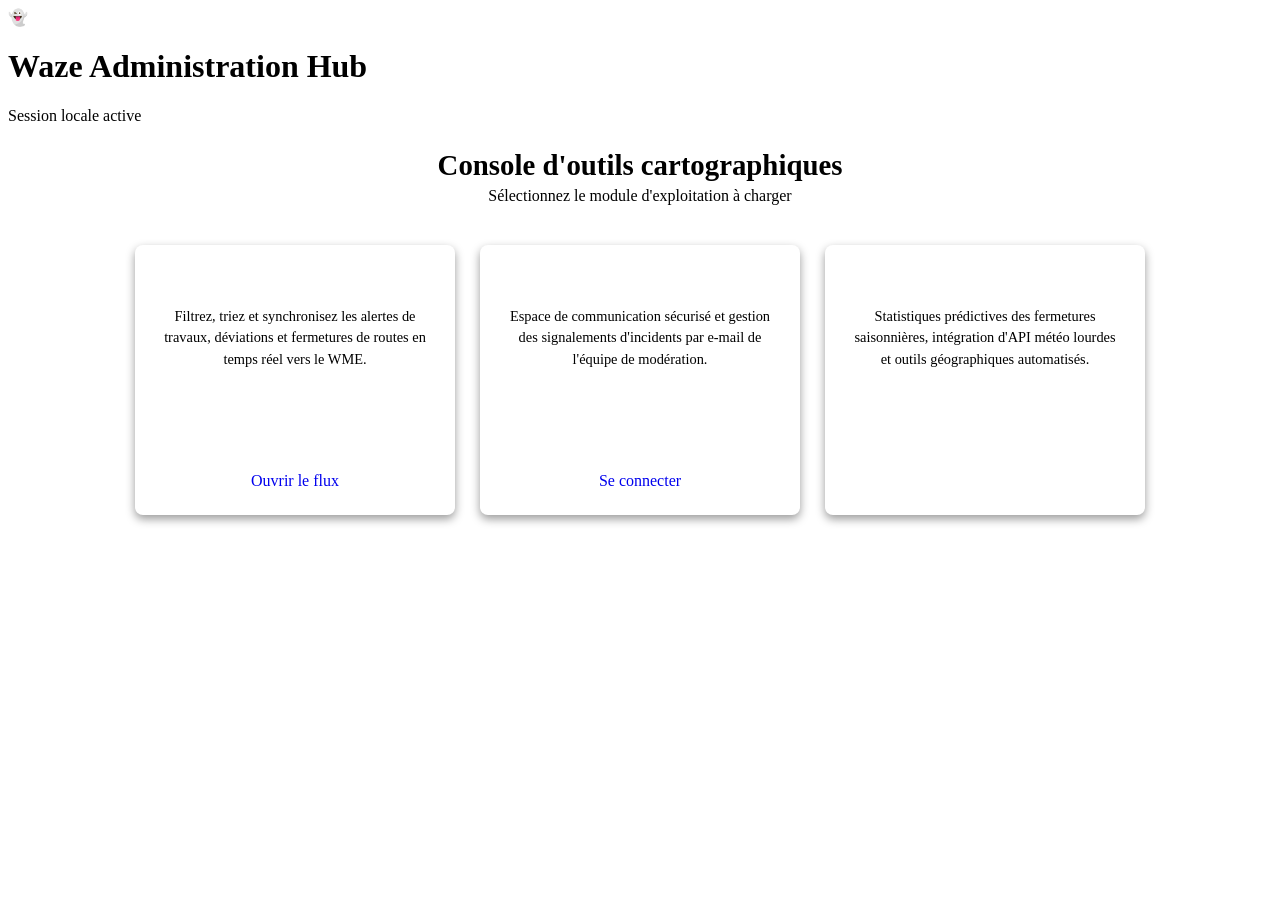
==== index.html @ 290b81bb "Update index.html" ====
<!DOCTYPE html>
<html lang="fr">
<head>
    <meta charset="UTF-8">
    <meta name="viewport" content="width=device-width, initial-scale=1.0">
    <title>Waze Tools - Hub Central</title>
    <link rel="stylesheet" href="cst-style.css">
</head>
<body>

    <header class="main-header">
        <div class="logo-zone">
            <span class="waze-ghost">👻</span>
            <h1>Waze Administration Hub</h1>
        </div>
        <div class="sync-zone">
            <span id="sync-status">Session locale active</span>
        </div>
    </header>

    <main class="content-area">
        <div style="text-align: center; margin-top: 20px; margin-bottom: 10px;">
            <h2 style="font-size: 1.8rem; margin-bottom: 5px;">Console d'outils cartographiques</h2>
            <p style="color: var(--text-muted); margin: 0;">Sélectionnez le module d'exploitation à charger</p>
        </div>

        <div class="hub-grid">
            
            <div class="hub-card active-module">
                <div>
                    <h2>InfoRoute France</h2>
                    <p>Filtrez, triez et synchronisez les alertes de travaux, déviations et fermetures de routes en temps réel vers le WME.</p>
                </div>
                <a href="hub-inforoute-france.html" class="btn-primary" style="text-decoration: none; text-align: center; width: 80%;">Ouvrir le flux</a>
            </div>

            <div class="hub-card active-module">
                <div>
                    <h2>Messagerie MailTC</h2>
                    <p>Espace de communication sécurisé et gestion des signalements d'incidents par e-mail de l'équipe de modération.</p>
                </div>
                <a href="hub-mailtc.html" class="btn-primary" style="text-decoration: none; text-align: center; width: 80%;">Se connecter</a>
            </div>

            <div class="hub-card wip-module">
                <div>
                    <h2>Analyses Avancées</h2>
                    <p>Statistiques prédictives des fermetures saisonnières, intégration d'API météo lourdes et outils géographiques automatisés.</p>
                </div>
                <a href="hub-futur.html" class="btn-primary" style="text-decoration: none; text-align: center; background-color: var(--info-gray); color: #fff; width: 80%;">Voir le statut</a>
            </div>

        </div>
    </main>

</body>
</html>
---- cst-style.css ----
/* ==========================================================================
   NONS STYLES POUR LE HUB, LA PAGE DE CONNEXION ET LES SÉQUENCES FUTURES
   ========================================================================== */

/* --- HUB / MENU CENTRAL --- */
.hub-grid {
    display: grid;
    grid-template-columns: repeat(auto-fit, minmax(280px, 1fr));
    gap: 25px;
    max-width: 1050px;
    width: 100%;
    margin: 40px auto;
    padding: 0 20px;
    box-sizing: border-box;
}

.hub-card {
    background-color: var(--card-bg);
    border: 1px solid var(--border-color);
    border-top: 4px solid var(--info-gray);
    border-radius: 8px;
    padding: 25px;
    text-align: center;
    transition: transform 0.25s ease, border-color 0.25s ease, box-shadow 0.25s ease;
    display: flex;
    flex-direction: column;
    justify-content: space-between;
    align-items: center;
    min-height: 220px;
    box-shadow: 0 4px 10px rgba(0, 0, 0, 0.4);
}

.hub-card.active-module { border-top-color: var(--waze-blue); }
.hub-card.wip-module { border-top-color: var(--warning); }

.hub-card:hover {
    transform: translateY(-5px);
    border-color: var(--waze-blue);
    box-shadow: 0 8px 20px rgba(51, 204, 255, 0.15);
}

.hub-card h2 {
    margin: 0 0 12px 0;
    font-size: 1.3rem;
    color: #fff;
}

.hub-card p {
    color: var(--text-muted);
    font-size: 0.9rem;
    line-height: 1.5;
    margin: 0 0 20px 0;
    flex-grow: 1;
}

/* --- STRUCTURES DE CENTRAGE GLOBAL --- */
.center-wrapper {
    display: flex;
    justify-content: center;
    align-items: center;
    flex: 1;
    width: 100%;
    padding: 20px;
    box-sizing: border-box;
}

/* --- PAGE DE CONNEXION (MAILTC) --- */
.login-card {
    background-color: var(--sidebar-bg);
    border: 1px solid var(--border-color);
    border-radius: 8px;
    padding: 35px;
    width: 100%;
    max-width: 400px;
    box-shadow: 0 12px 30px rgba(0, 0, 0, 0.6);
}

.login-card h2 {
    margin: 0 0 8px 0;
    text-align: center;
    font-size: 1.5rem;
}

.login-subtitle {
    text-align: center;
    color: var(--text-muted);
    font-size: 0.85rem;
    margin-bottom: 25px;
}

.login-card .form-actions {
    margin-top: 25px;
}

.login-card .btn-primary {
    width: 100%;
    padding: 11px;
    font-size: 0.95rem;
}

.back-link-container {
    text-align: center;
    margin-top: 20px;
}

.link-back {
    color: var(--text-muted);
    font-size: 0.85rem;
    text-decoration: none;
    transition: color 0.2s;
}
.link-back:hover {
    color: var(--waze-blue);
    text-decoration: underline;
}

/* --- WORK IN PROGRESS (FUTUR) --- */
.wip-container {
    text-align: center;
    max-width: 480px;
    padding: 40px 30px;
    background-color: var(--sidebar-bg);
    border: 1px solid var(--border-color);
    border-radius: 8px;
    box-shadow: 0 10px 25px rgba(0,0,0,0.5);
}

.wip-container h2 {
    color: var(--warning);
    margin: 0 0 15px 0;
    font-size: 1.6rem;
}

.wip-container p {
    color: var(--text-muted);
    font-size: 0.95rem;
    line-height: 1.5;
    margin: 0 0 30px 0;
}

/* --- ICÔNE DE CHARGEMENT ANIMÉ (SPINNER) --- */
.custom-spinner {
    width: 55px;
    height: 55px;
    border: 5px solid rgba(255, 255, 255, 0.08);
    border-top-solid: 5px; /* fallback */
    border-top: 5px solid var(--waze-blue);
    border-radius: 50%;
    margin: 0 auto 35px auto;
    animation: spinWaze 1.1s linear infinite;
}

@keyframes spinWaze {
    0% { transform: rotate(0deg); }
    100% { transform: rotate(360deg); }
}
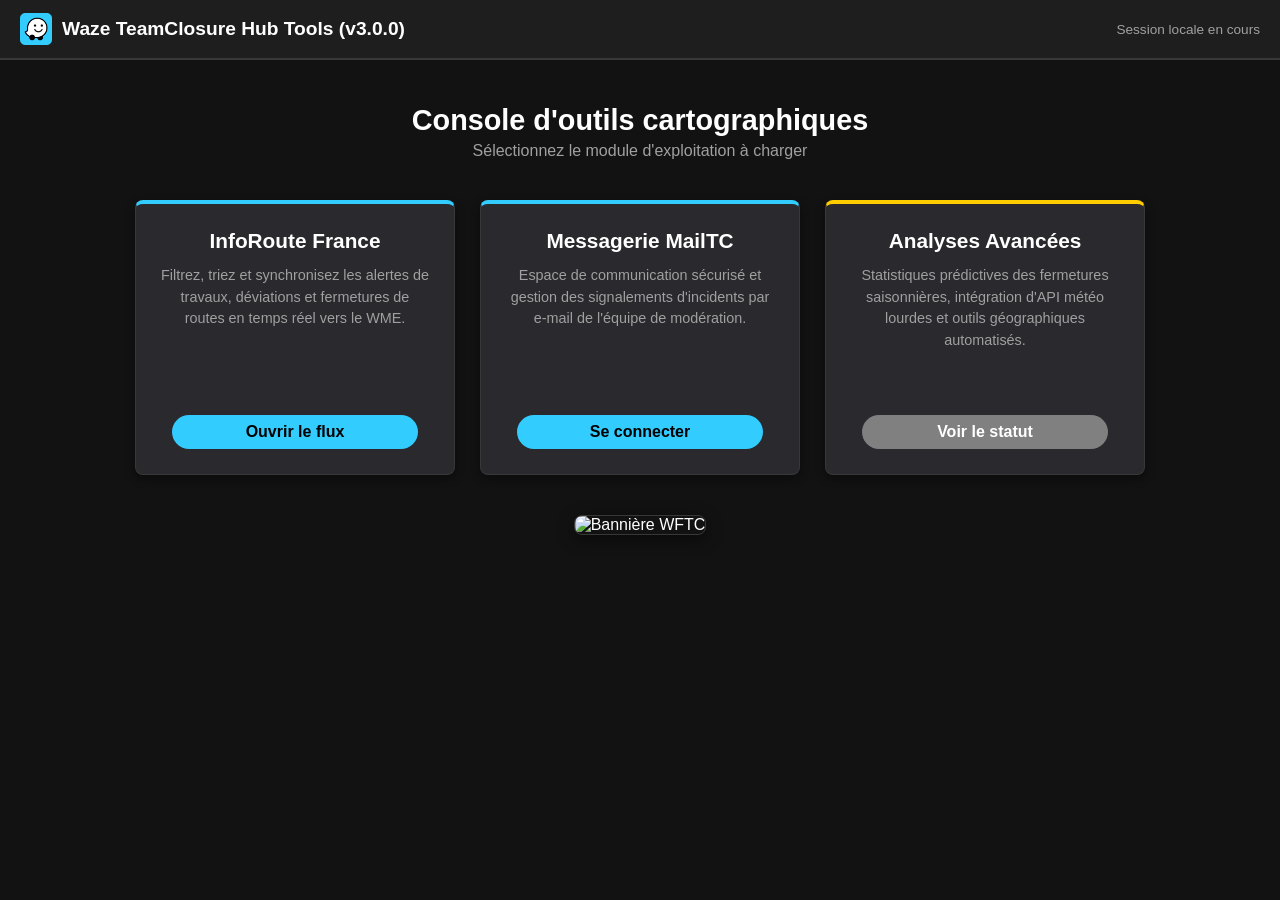
==== commit 77ecb39b: "Update index.html" ====
--- a/index.html
+++ b/index.html
@@ -4,17 +4,18 @@
     <meta charset="UTF-8">
     <meta name="viewport" content="width=device-width, initial-scale=1.0">
     <title>Waze Tools - Hub Central</title>
-    <link rel="stylesheet" href="cst-style.css">
+    <link rel="stylesheet" href="/cst-style.css">
+    <link rel="icon" type="image/png" href="/assets/favicon.png">
 </head>
 <body>
 
     <header class="main-header">
         <div class="logo-zone">
-            <span class="waze-ghost">👻</span>
-            <h1>Waze Administration Hub</h1>
+            <img src="/assets/waze_logo1.png" alt="Logo Waze" style="height: 32px; width: auto; object-fit: contain;">
+            <h1>Waze TeamClosure Hub Tools (v3.0.0)</h1>
         </div>
         <div class="sync-zone">
-            <span id="sync-status">Session locale active</span>
+            <span id="sync-status">Session locale en cours</span>
         </div>
     </header>
 
@@ -51,6 +52,11 @@
             </div>
 
         </div>
+
+        <div class="banner-container" style="max-width: 1050px; margin: 20px auto; padding: 0 20px; box-sizing: border-box; text-align: center;">
+            <img src="/assets/wftc1.png" alt="Bannière WFTC" style="width: 100%; max-width: 100%; height: auto; border-radius: 8px; box-shadow: 0 4px 15px rgba(0,0,0,0.5); border: 1px solid var(--border-color);">
+        </div>
+        
     </main>
 
 </body>
--- a/cst-style.css
+++ b/cst-style.css
@@ -1,5 +1,33 @@
 /* ==========================================================================
-   NONS STYLES POUR LE HUB, LA PAGE DE CONNEXION ET LES SÉQUENCES FUTURES
+   VARIABLES DE THÈME GLOBAL (SOMBRE WAZE)
+   ========================================================================== */
+:root {
+    --bg-color: #121212;
+    --sidebar-bg: #1e1e1e;
+    --card-bg: #29292e;
+    --text-color: #ffffff;
+    --text-muted: #a0a0a0;
+    --border-color: #383838;
+    --waze-blue: #33ccff;
+    --danger: #ff4d4d;
+    --warning: #ffcc00;
+    --info-gray: #808080;
+    --blacklist-white: #ffffff;
+}
+
+body {
+    margin: 0;
+    font-family: 'Segoe UI', Tahoma, Geneva, Verdana, sans-serif;
+    background-color: var(--bg-color);
+    color: var(--text-color);
+    height: 100vh; 
+    display: flex;
+    flex-direction: column;
+    overflow: hidden;
+}
+
+/* ==========================================================================
+   1. STYLES POUR LE HUB (INDEX.HTML), CONNEXION (MAILTC) & SÉQUENCES FUTURES
    ========================================================================== */
 
 /* --- HUB / MENU CENTRAL --- */
@@ -143,7 +171,6 @@
     width: 55px;
     height: 55px;
     border: 5px solid rgba(255, 255, 255, 0.08);
-    border-top-solid: 5px; /* fallback */
     border-top: 5px solid var(--waze-blue);
     border-radius: 50%;
     margin: 0 auto 35px auto;
@@ -154,3 +181,199 @@
     0% { transform: rotate(0deg); }
     100% { transform: rotate(360deg); }
 }
+
+
+/* ==========================================================================
+   2. STYLES POUR LA PAGE D'EXPLOITATION FLUX (HUB-INFOROUTE-FRANCE.HTML)
+   ========================================================================== */
+
+/* --- HEADER --- */
+.main-header {
+    display: flex;
+    justify-content: space-between;
+    align-items: center;
+    padding: 10px 20px;
+    background-color: var(--sidebar-bg);
+    border-bottom: 2px solid var(--border-color);
+    height: 60px;
+    box-sizing: border-box;
+}
+
+.logo-zone { display: flex; align-items: center; gap: 10px; }
+.logo-zone h1 { font-size: 1.2rem; margin: 0; }
+.waze-ghost { font-size: 1.5rem; }
+.sync-zone { display: flex; align-items: center; gap: 15px; }
+#sync-status { font-size: 0.85rem; color: var(--text-muted); }
+
+.btn-primary {
+    background-color: var(--waze-blue);
+    color: #000;
+    border: none;
+    padding: 8px 16px;
+    border-radius: 20px;
+    font-weight: bold;
+    cursor: pointer;
+    transition: background 0.2s;
+}
+.btn-primary:hover { background-color: #2eb8e6; }
+.btn-primary:disabled { background-color: #555; cursor: not-allowed; }
+
+/* --- STRUCTURE APP CONTAINER --- */
+.app-container { display: flex; flex: 1; overflow: hidden; }
+
+/* --- SIDEBAR --- */
+.sidebar {
+    width: 320px;
+    background-color: var(--sidebar-bg);
+    padding: 20px;
+    box-sizing: border-box;
+    border-right: 1px solid var(--border-color);
+    overflow-y: auto; 
+}
+.sidebar-header {
+    display: flex;
+    justify-content: space-between;
+    align-items: center;
+    border-bottom: 2px solid var(--border-color);
+    padding-bottom: 10px;
+    margin-bottom: 15px;
+}
+.sidebar-header h2 { font-size: 1.1rem; margin: 0; }
+.btn-reset {
+    background: transparent;
+    color: var(--text-muted);
+    border: 1px solid var(--border-color);
+    padding: 4px 8px;
+    border-radius: 4px;
+    font-size: 0.8rem;
+    cursor: pointer;
+    transition: all 0.2s;
+}
+.btn-reset:hover { background: #444; color: #fff; }
+.filter-group { margin-bottom: 15px; }
+.filter-group label { display: block; font-size: 0.85rem; margin-bottom: 5px; color: var(--text-muted); }
+.filter-group input[type="text"],
+.filter-group select,
+.filter-group input[type="date"] {
+    width: 100%;
+    padding: 8px;
+    border-radius: 4px;
+    border: 1px solid var(--border-color);
+    background-color: var(--bg-color);
+    color: #fff;
+    box-sizing: border-box;
+}
+
+.quick-actions { display: flex; gap: 10px; margin-bottom: 15px; }
+.btn-quick {
+    flex: 1;
+    background-color: #383838;
+    border: 1px solid var(--border-color);
+    color: #fff;
+    padding: 8px;
+    font-size: 0.8rem;
+    border-radius: 4px;
+    cursor: pointer;
+    font-weight: 600;
+    transition: all 0.2s;
+}
+.btn-quick:hover { background-color: var(--waze-blue); color: #000; }
+.btn-quick:disabled { background-color: #555; cursor: not-allowed; }
+.btn-sort {
+    width: 100%;
+    background-color: transparent;
+    border: 1px dashed var(--waze-blue);
+    color: var(--waze-blue);
+    padding: 8px;
+    margin-bottom: 15px;
+    border-radius: 4px;
+    cursor: pointer;
+    font-size: 0.85rem;
+    font-weight: 600;
+    transition: all 0.2s;
+}
+.btn-sort:hover { background-color: rgba(51, 204, 255, 0.1); }
+
+.border-top-dash { border-top: 1px dashed var(--border-color); padding-top: 15px; margin-top: 15px; }
+.sub-label { font-size: 0.75rem !important; color: var(--text-muted); margin-top: 8px; display: block; }
+.flex-row { display: flex; gap: 5px; margin-bottom: 8px; }
+.select-sm { flex: 1; padding: 4px !important; font-size: 0.8rem !important; }
+.flex-row input[type="date"] { flex: 1.2; padding: 4px; }
+.mini-spacer { border: none; border-top: 1px solid var(--border-color); margin: 10px 0; }
+.checkbox-container { display: flex; align-items: center; gap: 8px; font-size: 0.85rem; color: #fff; cursor: pointer; margin-top: 5px; }
+.checkbox-container input { cursor: pointer; width: 16px; height: 16px; }
+input[type="date"]::-webkit-calendar-picker-indicator { filter: invert(0.8); cursor: pointer; }
+
+/* --- BARRE D'OUTILS CONTENU --- */
+.content-toolbar { display: flex; justify-content: flex-end; margin-bottom: 15px; }
+.view-switcher { display: flex; background-color: var(--sidebar-bg); border: 1px solid var(--border-color); border-radius: 6px; padding: 2px; }
+.btn-view-toggle { background: transparent; border: none; color: var(--text-muted); padding: 6px 12px; font-size: 0.85rem; font-weight: 600; cursor: pointer; border-radius: 4px; transition: all 0.2s; }
+.btn-view-toggle:hover { color: #fff; }
+.btn-view-toggle.active { background-color: var(--waze-blue); color: #000; }
+
+/* --- CONTENT AREA & GRIDS --- */
+.content-area { flex: 1; padding: 20px; overflow-y: auto; position: relative; }
+.alerts-grid { display: grid; grid-template-columns: repeat(auto-fill, minmax(340px, 1fr)); gap: 20px; }
+
+/* --- BOUTONS WME --- */
+.wme-actions { display: flex; gap: 5px; margin-top: 10px; }
+.btn-wme { flex: 1; text-align: center; text-decoration: none; font-size: 0.75rem; font-weight: bold; padding: 6px; border-radius: 4px; color: #000; transition: opacity 0.2s; }
+.btn-wme.wme-prod { background-color: #33ccff; }
+.btn-wme.wme-beta { background-color: #9933ff; color: #fff; }
+.btn-wme:hover { opacity: 0.9; }
+
+/* --- CARTES & POLICES DE GRAVITÉ --- */
+.card { background-color: var(--card-bg); border-radius: 8px; padding: 15px; box-shadow: 0 4px 6px rgba(0,0,0,0.3); border-left: 5px solid gray; display: flex; flex-direction: column; }
+.card.danger { border-left-color: var(--danger); }
+.card.warning { border-left-color: var(--warning); }
+.card.info { border-left-color: var(--info-gray); }
+.card.blacklist { border-left-color: var(--blacklist-white); background-color: #1a1a1e; opacity: 0.75; }
+
+.card-header { display: flex; justify-content: space-between; font-size: 0.8rem; font-weight: bold; color: var(--text-muted); margin-bottom: 10px; }
+.card-title { font-size: 1.1rem; font-weight: bold; margin-bottom: 10px; line-height: 1.3; }
+.card-body { font-size: 0.9rem; color: #ccc; flex-grow: 1; margin-bottom: 15px; line-height: 1.4; }
+.card-footer { font-size: 0.75rem; color: var(--text-muted); border-top: 1px solid var(--border-color); padding-top: 8px; display: flex; flex-direction: column; gap: 2px; }
+.card-footer .creation-badge { color: #8fa0b5; font-style: italic; }
+
+/* --- DESIGN MODE TABLEAU COMPACT --- */
+.tc-table-container { width: 100%; overflow-x: auto; background-color: var(--sidebar-bg); border: 1px solid var(--border-color); border-radius: 8px; }
+.tc-table { width: 100%; border-collapse: collapse; font-size: 0.85rem; text-align: left; }
+.tc-table th, .tc-table td { padding: 10px 12px; border-bottom: 1px solid var(--border-color); }
+.tc-table th { background-color: #1a1a1a; color: var(--text-muted); font-weight: 600; text-transform: uppercase; font-size: 0.75rem; }
+.tc-table tr:hover { background-color: rgba(255, 255, 255, 0.03); }
+
+.row-danger { border-left: 4px solid var(--danger); }
+.row-warning { border-left: 4px solid var(--warning); }
+.row-info { border-left: 4px solid var(--info-gray); }
+.row-blacklist { border-left: 4px solid var(--blacklist-white); opacity: 0.5; background-color: #131315; }
+
+.table-actions { display: flex; gap: 4px; }
+.btn-wme-xs { padding: 2px 6px; border-radius: 3px; font-size: 0.7rem; text-decoration: none; font-weight: bold; color: #000; }
+
+/* --- COUNTER COLORS STATS --- */
+.stats-severity-container {
+    display: flex;
+    gap: 8px;
+    margin: 10px 0 5px 0;
+    flex-wrap: wrap;
+}
+.severity-stat-badge {
+    background-color: #26262b;
+    border: 1px solid var(--border-color);
+    padding: 4px 8px;
+    border-radius: 4px;
+    font-size: 0.8rem;
+    display: flex;
+    align-items: center;
+    gap: 5px;
+}
+
+.stats-box { margin-top: 20px; padding: 15px; background-color: #1a1a1a; border-radius: 6px; border: 1px solid var(--border-color); }
+.stats-box h3 { margin-top: 0; font-size: 0.9rem; }
+.stats-box p { font-size: 0.85rem; margin: 5px 0; }
+.stats-box #stats-by-dept { max-height: 180px; overflow-y: auto; padding-right: 5px; margin-top: 10px; display: flex; flex-wrap: wrap; gap: 4px; }
+.dept-tag-stat { display: inline-block; background-color: #333; padding: 2px 6px; border-radius: 4px; font-size: 0.75rem; margin: 2px; }
+
+.loader { text-align: center; padding: 20px; background-color: rgba(51, 204, 255, 0.1); color: var(--waze-blue); border-radius: 8px; margin-bottom: 20px; font-weight: bold; }
+.empty-state { grid-column: 1 / -1; text-align: center; padding: 40px; color: var(--text-muted); border: 2px dashed var(--border-color); border-radius: 8px; }
+.hidden { display: none !important; }
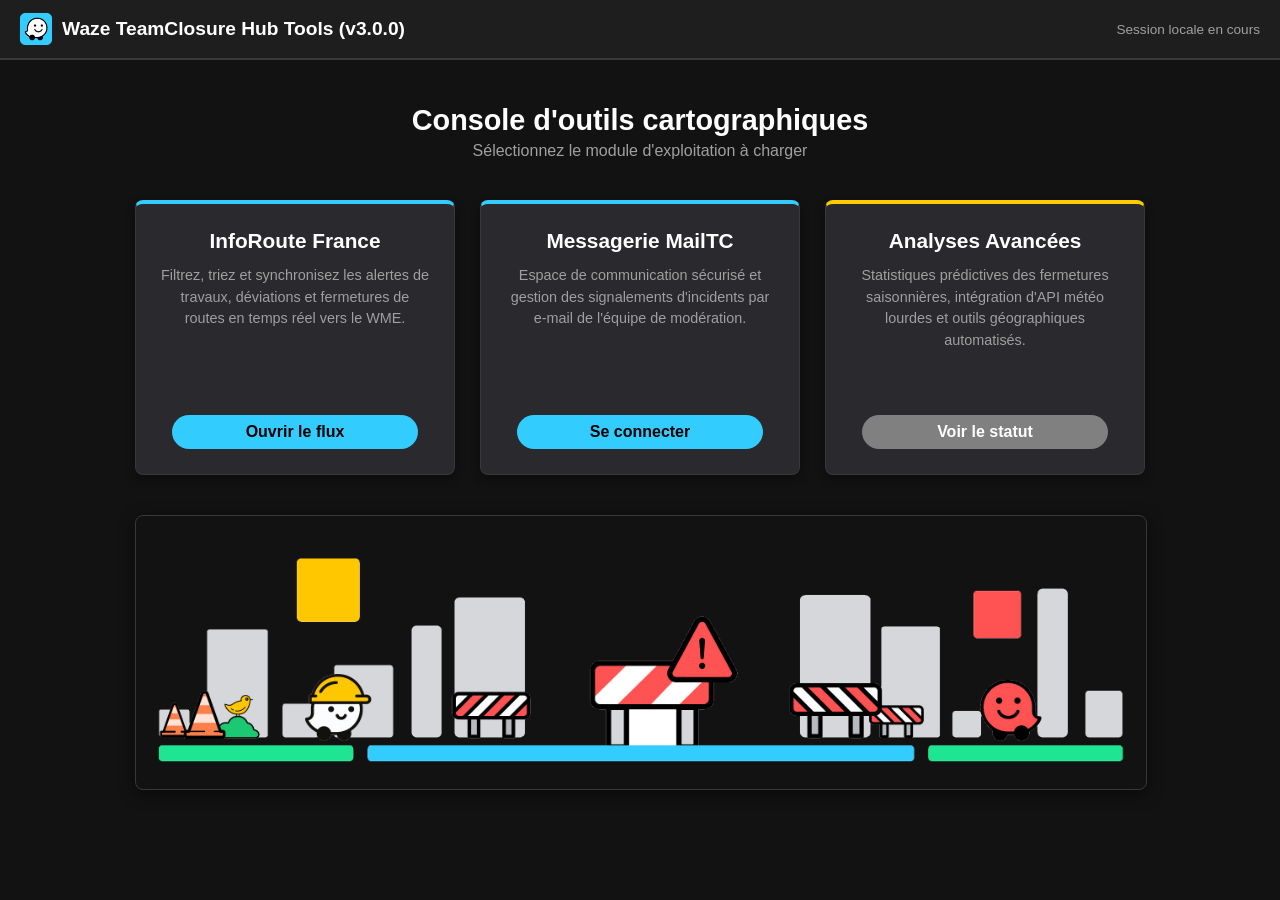
==== commit d78fdccf: "Update index.html" ====
--- a/index.html
+++ b/index.html
@@ -40,7 +40,7 @@
                     <h2>Messagerie MailTC</h2>
                     <p>Espace de communication sécurisé et gestion des signalements d'incidents par e-mail de l'équipe de modération.</p>
                 </div>
-                <a href="hub-mailtc.html" class="btn-primary" style="text-decoration: none; text-align: center; width: 80%;">Se connecter</a>
+                <a href="hub-mailtc-gate.html" class="btn-primary" style="text-decoration: none; text-align: center; width: 80%;">Se connecter</a>
             </div>
 
             <div class="hub-card wip-module">
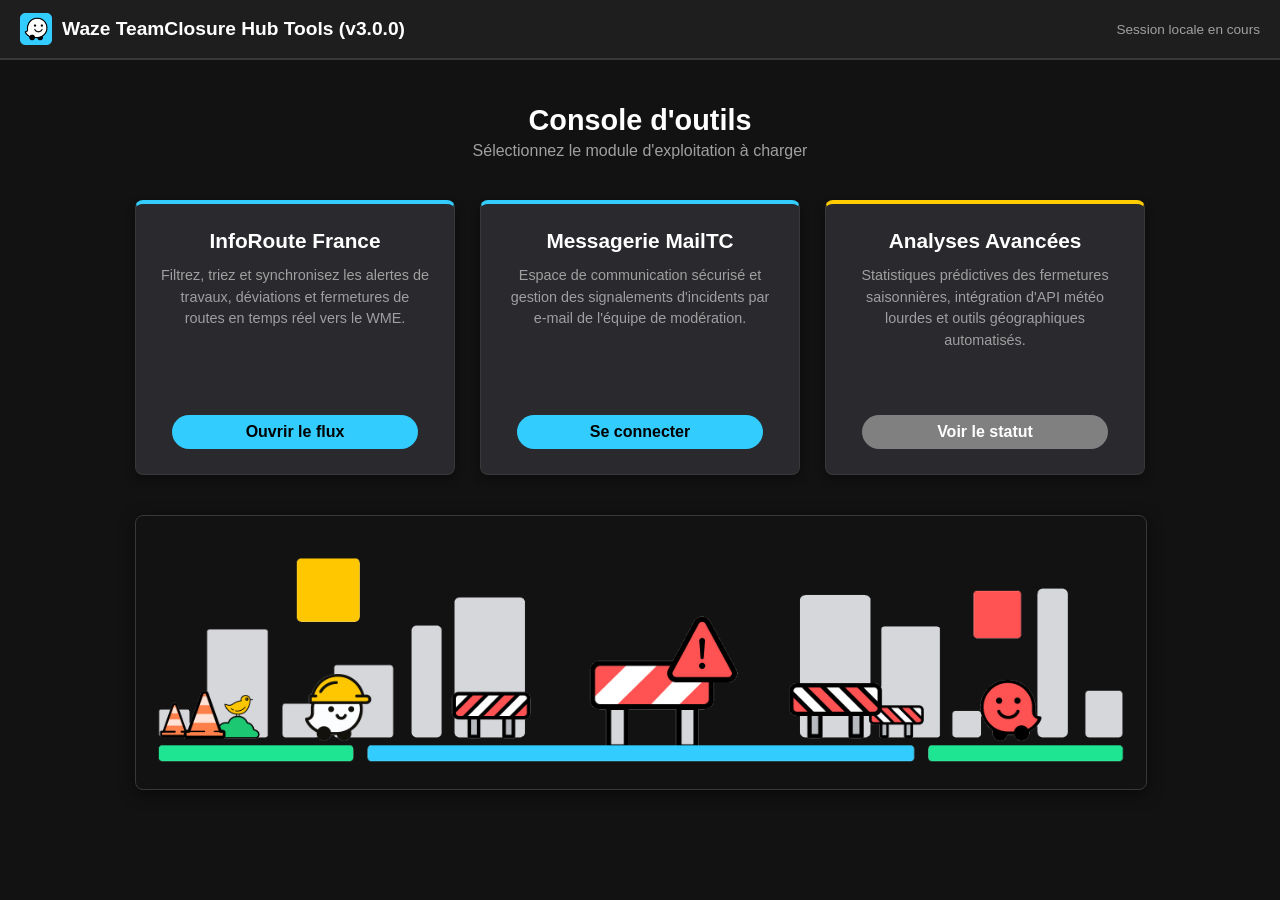
==== commit 086d6a21: "Update index.html" ====
--- a/index.html
+++ b/index.html
@@ -21,7 +21,7 @@
 
     <main class="content-area">
         <div style="text-align: center; margin-top: 20px; margin-bottom: 10px;">
-            <h2 style="font-size: 1.8rem; margin-bottom: 5px;">Console d'outils cartographiques</h2>
+            <h2 style="font-size: 1.8rem; margin-bottom: 5px;">Console d'outils</h2>
             <p style="color: var(--text-muted); margin: 0;">Sélectionnez le module d'exploitation à charger</p>
         </div>
 
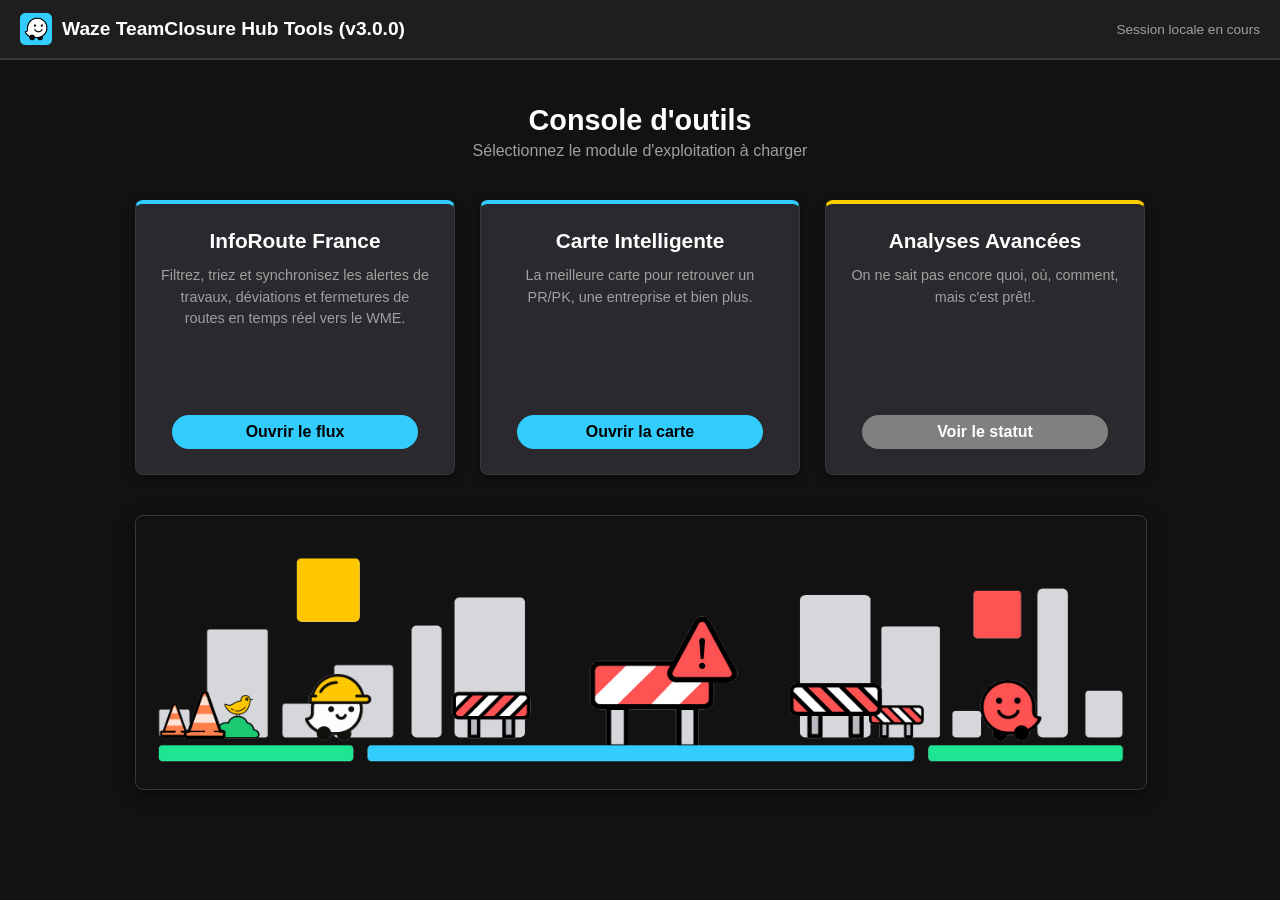
==== commit af5b1f12: "Update index.html" ====
--- a/index.html
+++ b/index.html
@@ -37,16 +37,16 @@
 
             <div class="hub-card active-module">
                 <div>
-                    <h2>Messagerie MailTC</h2>
-                    <p>Espace de communication sécurisé et gestion des signalements d'incidents par e-mail de l'équipe de modération.</p>
+                    <h2>Carte Intelligente</h2>
+                    <p>La meilleure carte pour retrouver un PR/PK, une entreprise et bien plus.</p>
                 </div>
-                <a href="hub-mailtc-gate.html" class="btn-primary" style="text-decoration: none; text-align: center; width: 80%;">Se connecter</a>
+                <a href="https://search.tech-informatique.fr/index.php" class="btn-primary" style="text-decoration: none; text-align: center; width: 80%;">Ouvrir la carte</a>
             </div>
 
             <div class="hub-card wip-module">
                 <div>
                     <h2>Analyses Avancées</h2>
-                    <p>Statistiques prédictives des fermetures saisonnières, intégration d'API météo lourdes et outils géographiques automatisés.</p>
+                    <p>On ne sait pas encore quoi, où, comment, mais c'est prêt!.</p>
                 </div>
                 <a href="hub-futur.html" class="btn-primary" style="text-decoration: none; text-align: center; background-color: var(--info-gray); color: #fff; width: 80%;">Voir le statut</a>
             </div>
--- a/cst-style.css
+++ b/cst-style.css
@@ -292,6 +292,36 @@
     font-weight: 600;
     transition: all 0.2s;
 }
+
+.quick-actions-grid {
+    display: grid;
+    grid-template-columns: 1fr 1fr;
+    gap: 8px;
+    margin-bottom: 10px;
+    margin-top: 8px;
+}
+
+.mb-5 {
+    margin-bottom: 8px !important;
+}
+
+.mt-5 {
+    margin-top: 5px !important;
+}
+
+.mt-10 {
+    margin-top: 10px !important;
+}
+
+.text-sm {
+    font-size: 0.8rem;
+}
+
+/* On ajuste la couleur du texte muté pour le bouton liste noire */
+.text-muted {
+    color: var(--text-muted);
+}
+
 .btn-sort:hover { background-color: rgba(51, 204, 255, 0.1); }
 
 .border-top-dash { border-top: 1px dashed var(--border-color); padding-top: 15px; margin-top: 15px; }
@@ -368,6 +398,27 @@
     gap: 5px;
 }
 
+/* --- BOUTON RETOUR HUB (HEADER) --- */
+.btn-hub-back {
+    background-color: #2c2c35;
+    color: #ffffff;
+    border: 1px solid var(--border-color);
+    padding: 6px 12px;
+    border-radius: 4px;
+    text-decoration: none;
+    font-size: 0.85rem;
+    font-weight: 600;
+    display: inline-flex;
+    align-items: center;
+    gap: 6px;
+    transition: background 0.2s, border-color 0.2s;
+}
+
+.btn-hub-back:hover {
+    background-color: #3d3d4a;
+    border-color: var(--waze-blue);
+}
+
 .stats-box { margin-top: 20px; padding: 15px; background-color: #1a1a1a; border-radius: 6px; border: 1px solid var(--border-color); }
 .stats-box h3 { margin-top: 0; font-size: 0.9rem; }
 .stats-box p { font-size: 0.85rem; margin: 5px 0; }
